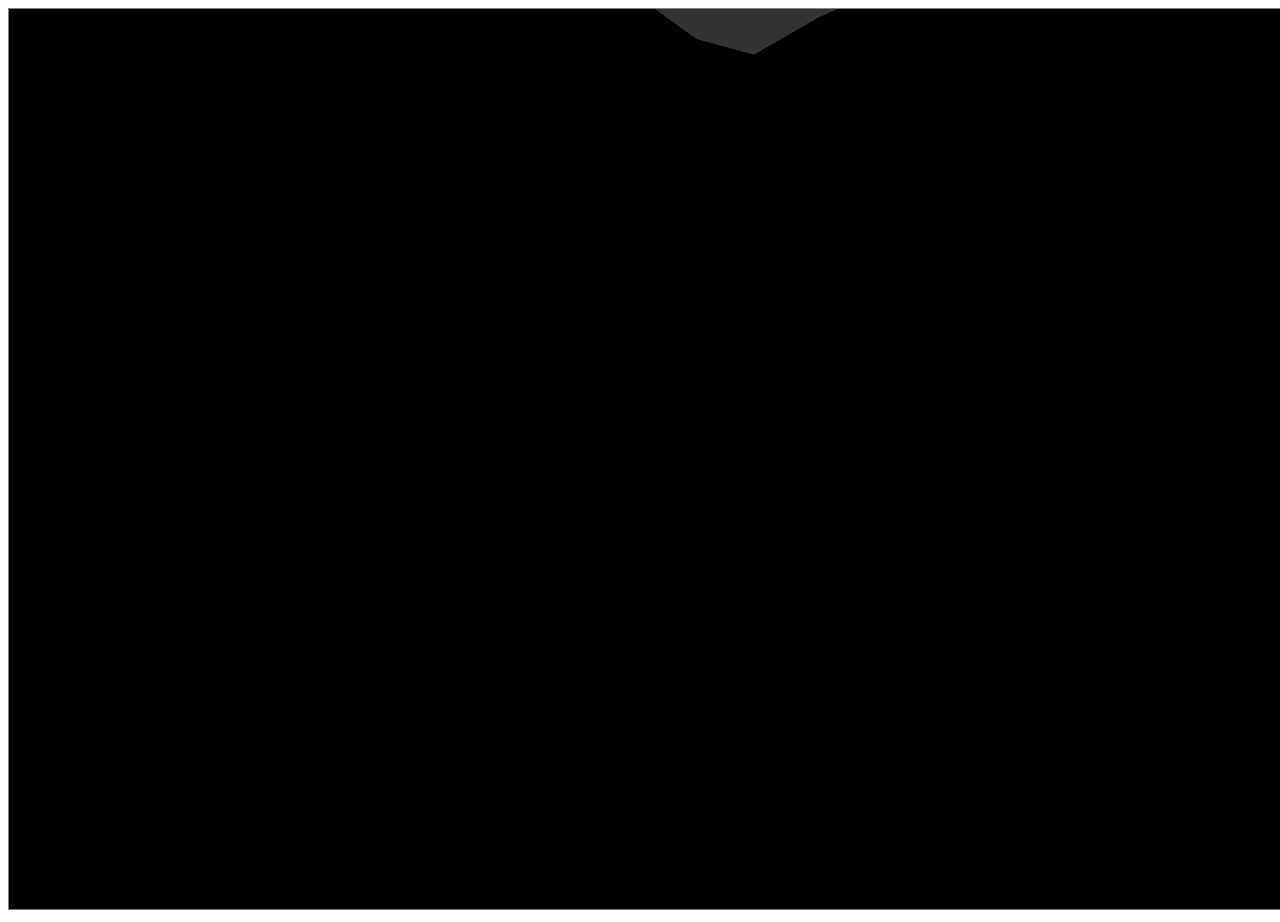
==== index.html @ 979d8948 "Initial commit" ====
<!DOCTYPE html>
<html>

<head>
    <title>Lighting</title>
    <style type="text/css">
        canvas {
            border: 1px solid gray;
        }
    </style>
</head>

<body>
    <canvas id="main_canvas"></canvas>

    <script id="vertex-shader" type="x-shader/x-vertex">
            precision mediump float;

            attribute vec3 vPos;
            attribute vec3 vNormal;
            attribute vec2 vTexCoord;

            varying vec3 fNormal;
            varying vec3 fPos;
            varying vec2 fTexCoord;

            uniform mat4 model;
            uniform mat4 view;
            uniform mat4 proj;

            uniform mat4 transInvModel;

            void main() 
            {
                fNormal = mat3(transInvModel) * vNormal; 
                fPos = vec3(model * vec4(vPos, 1.0));
                fTexCoord = vTexCoord;

                gl_Position = proj * view * model * vec4(vPos, 1.0); 
            }
        </script>
    <script id="fragment-shader" type="x-shader/x-fragment">
            precision mediump float;

            varying vec3 fNormal;
            varying vec3 fPos;
            varying vec2 fTexCoord;

            uniform sampler2D diffuseMap;
            uniform sampler2D specularMap;

            uniform vec3 viewPos;

            uniform vec3 lightPos; 
            const vec3 kS = vec3(1.0, 1.0, 1.0);

            void main() 
            { 
                vec3 normal = normalize(fNormal);
                vec3 kD = texture2D(diffuseMap, fTexCoord).rgb;
                vec3 kS = texture2D(specularMap, fTexCoord).rgb;

                vec3 lightDir = normalize(lightPos - fPos);
                vec3 viewDir = normalize(viewPos - fPos);

                vec3 reflectDir = reflect(lightDir, normal);  
                vec3 specular = kS * pow(max(dot(viewDir, reflectDir), 0.0), 32.0);

                vec3 diffuse = kD * max(dot(lightDir, normal), 0.0);
                vec3 ambient = kD * 0.1; 

                gl_FragColor = vec4(ambient + diffuse + specular, 1.0); 
            }
        </script>
    <script id="light-shader" type="x-shader/x-fragment">
            void main() 
            { 
                gl_FragColor = vec4(1.0); 
            }
        </script>
    <script type="text/javascript" src="resources/mesh_utils.js"></script>
    <script type="text/javascript" src="resources/glm_utils.js"></script>
    <script type="text/javascript" src="resources/webgl-utils.js"></script>
    <script type="text/javascript" src="resources/m4.js"></script>
    <script type="text/javascript" src="resources/jquery-3.6.0.js"></script>
    <script type="text/javascript" src="load_mesh.js"></script>
    <script type="text/javascript" src="mesh.js"></script>
    <script type="text/javascript" src="camera.js"></script>
    <script type="text/javascript" src="light.js"></script>
    <script type="text/javascript" src="airplane.js"></script>
    <script type="text/javascript" src="main.js"></script>
</body>

</html>
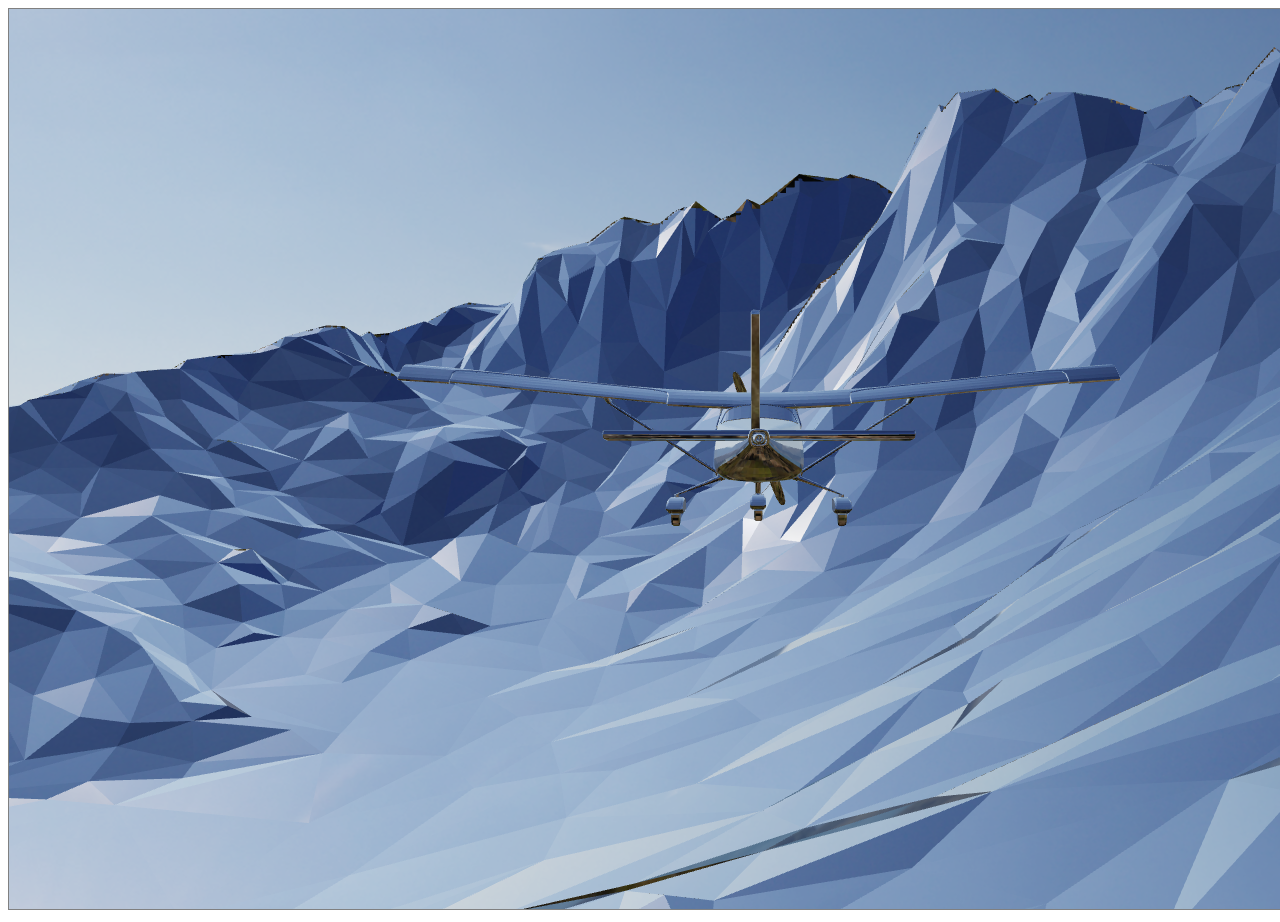
==== commit 44bee706: "Skybox stuff" ====
--- a/index.html
+++ b/index.html
@@ -16,13 +16,13 @@
     <script id="vertex-shader" type="x-shader/x-vertex">
             precision mediump float;
 
-            attribute vec3 vPos;
-            attribute vec3 vNormal;
-            attribute vec2 vTexCoord;
+            attribute vec3 a_Pos;
+            attribute vec3 a_Normal;
+            attribute vec2 a_TexCoord;
 
-            varying vec3 fNormal;
-            varying vec3 fPos;
-            varying vec2 fTexCoord;
+            varying vec3 v_Normal;
+            varying vec3 v_FragPos;
+            varying vec2 v_TexCoord;
 
             uniform mat4 model;
             uniform mat4 view;
@@ -32,44 +32,37 @@
 
             void main() 
             {
-                fNormal = mat3(transInvModel) * vNormal; 
-                fPos = vec3(model * vec4(vPos, 1.0));
-                fTexCoord = vTexCoord;
+                v_Normal = mat3(transInvModel) * a_Normal; 
+                v_FragPos = vec3(model * vec4(a_Pos, 1.0));
+                v_TexCoord = a_TexCoord;
 
-                gl_Position = proj * view * model * vec4(vPos, 1.0); 
+                gl_Position = proj * view * model * vec4(a_Pos, 1.0); 
             }
         </script>
     <script id="fragment-shader" type="x-shader/x-fragment">
             precision mediump float;
 
-            varying vec3 fNormal;
-            varying vec3 fPos;
-            varying vec2 fTexCoord;
+            varying vec3 v_Normal;
+            varying vec3 v_FragPos;
+            varying vec2 v_TexCoord;
 
             uniform sampler2D diffuseMap;
             uniform sampler2D specularMap;
 
+            uniform samplerCube skybox;
+
             uniform vec3 viewPos;
 
             uniform vec3 lightPos; 
-            const vec3 kS = vec3(1.0, 1.0, 1.0);
 
-            void main() 
-            { 
-                vec3 normal = normalize(fNormal);
-                vec3 kD = texture2D(diffuseMap, fTexCoord).rgb;
-                vec3 kS = texture2D(specularMap, fTexCoord).rgb;
+            const vec3 directionalLight = vec3(0.53, 0.76, -0.37);
 
-                vec3 lightDir = normalize(lightPos - fPos);
-                vec3 viewDir = normalize(viewPos - fPos);
+            void main() {
+                vec3 worldNormal = normalize(v_Normal);
+                vec3 eyeToSurfaceDir = normalize(v_FragPos - viewPos);
+                vec3 direction = reflect(eyeToSurfaceDir,worldNormal);
 
-                vec3 reflectDir = reflect(lightDir, normal);  
-                vec3 specular = kS * pow(max(dot(viewDir, reflectDir), 0.0), 32.0);
-
-                vec3 diffuse = kD * max(dot(lightDir, normal), 0.0);
-                vec3 ambient = kD * 0.1; 
-
-                gl_FragColor = vec4(ambient + diffuse + specular, 1.0); 
+                gl_FragColor = textureCube(skybox, direction);
             }
         </script>
     <script id="light-shader" type="x-shader/x-fragment">
@@ -78,12 +71,36 @@
                 gl_FragColor = vec4(1.0); 
             }
         </script>
+    <script id="skybox-vs" type="x-shader/x-vertex">
+            attribute vec3 vPosition;
+            varying vec4 fPosition;
+
+            void main() {
+                fPosition = vec4(vPosition, 1.0);
+                gl_Position = vec4(vPosition, 1.0);
+            }
+        </script>
+    <script id="skybox-fs" type="x-shader/x-fragment">
+            precision mediump float;
+
+            uniform samplerCube skybox;
+            uniform mat4 viewProjInv;
+
+            varying vec4 fPosition;
+
+            void main() 
+            {
+                vec4 t = viewProjInv * fPosition;
+                gl_FragColor = textureCube(skybox, normalize(t.xyz / t.w));
+            }
+        </script>
     <script type="text/javascript" src="resources/mesh_utils.js"></script>
     <script type="text/javascript" src="resources/glm_utils.js"></script>
     <script type="text/javascript" src="resources/webgl-utils.js"></script>
     <script type="text/javascript" src="resources/m4.js"></script>
     <script type="text/javascript" src="resources/jquery-3.6.0.js"></script>
-    <script type="text/javascript" src="load_mesh.js"></script>
+
+    <script type="text/javascript" src="texture.js"></script>
     <script type="text/javascript" src="mesh.js"></script>
     <script type="text/javascript" src="camera.js"></script>
     <script type="text/javascript" src="light.js"></script>
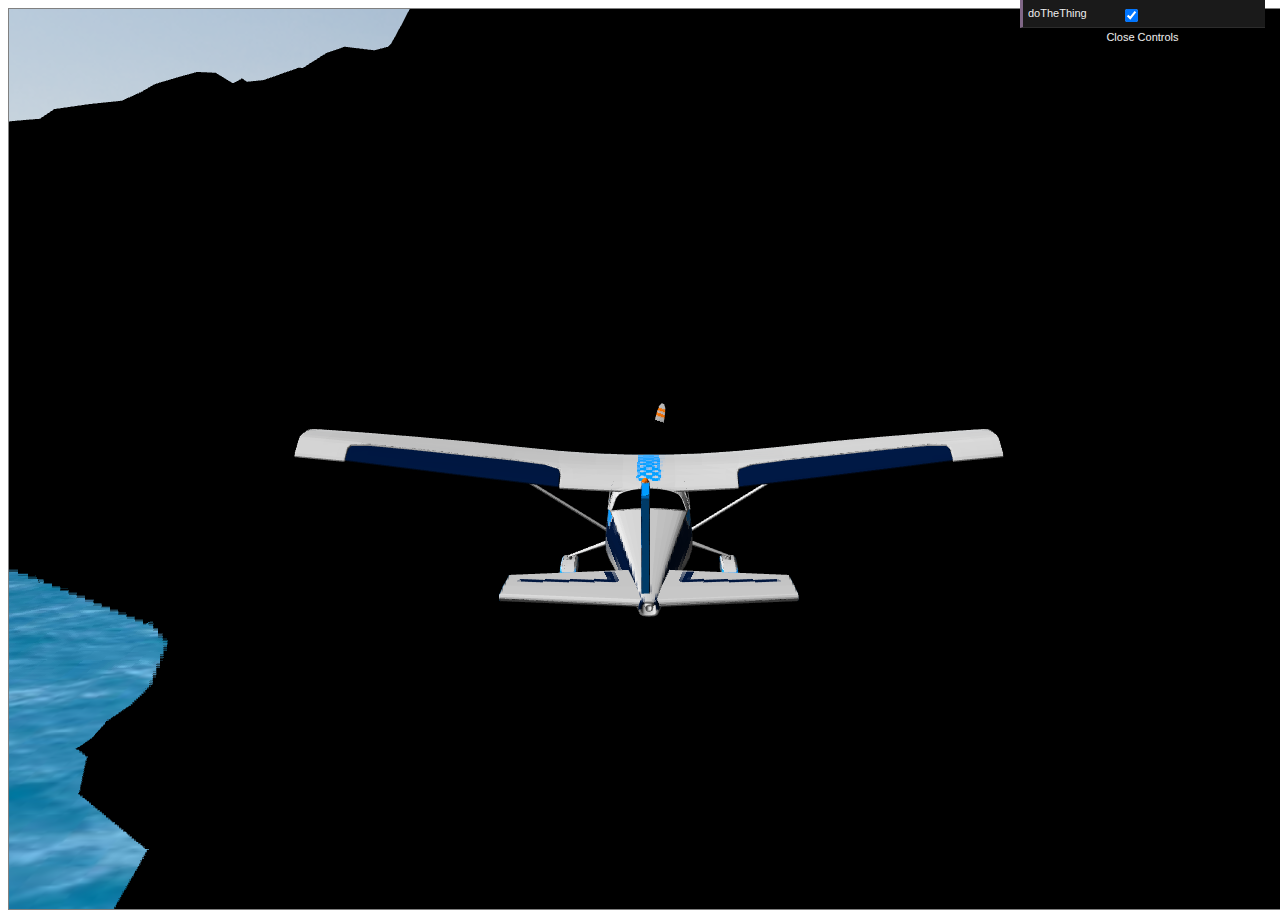
==== commit 851be7fa: "Working" ====
--- a/index.html
+++ b/index.html
@@ -53,16 +53,24 @@
 
             uniform vec3 viewPos;
 
-            uniform vec3 lightPos; 
-
-            const vec3 directionalLight = vec3(0.53, 0.76, -0.37);
+            uniform vec3 lightDir; 
 
             void main() {
-                vec3 worldNormal = normalize(v_Normal);
-                vec3 eyeToSurfaceDir = normalize(v_FragPos - viewPos);
-                vec3 direction = reflect(eyeToSurfaceDir,worldNormal);
+                vec3 normal = normalize(v_Normal);
 
-                gl_FragColor = textureCube(skybox, direction);
+                vec3 kD = texture2D(diffuseMap, v_TexCoord).rgb;
+                vec3 kS = texture2D(specularMap, v_TexCoord).rgb;
+
+                vec3 ambient = kD * 0.3;
+
+                vec3 diffuse = kD * max(dot(lightDir, normal), 0.0);
+
+                vec3 viewDir = normalize(v_FragPos - viewPos);
+                vec3 reflectDir = reflect(viewDir, normal);
+
+                vec3 specular = kS * textureCube(skybox, reflectDir).rgb * pow(max(dot(viewDir, reflectDir), 0.0), 32.0);;
+
+                gl_FragColor = vec4(ambient + diffuse + specular, 1.0);
             }
         </script>
     <script id="light-shader" type="x-shader/x-fragment">
@@ -99,12 +107,14 @@
     <script type="text/javascript" src="resources/webgl-utils.js"></script>
     <script type="text/javascript" src="resources/m4.js"></script>
     <script type="text/javascript" src="resources/jquery-3.6.0.js"></script>
+    <script type="text/javascript" src="resources/dat.gui.js"></script>
 
     <script type="text/javascript" src="texture.js"></script>
     <script type="text/javascript" src="mesh.js"></script>
     <script type="text/javascript" src="camera.js"></script>
     <script type="text/javascript" src="light.js"></script>
     <script type="text/javascript" src="airplane.js"></script>
+    <script type="text/javascript" src="gui.js"></script>
     <script type="text/javascript" src="main.js"></script>
 </body>
 
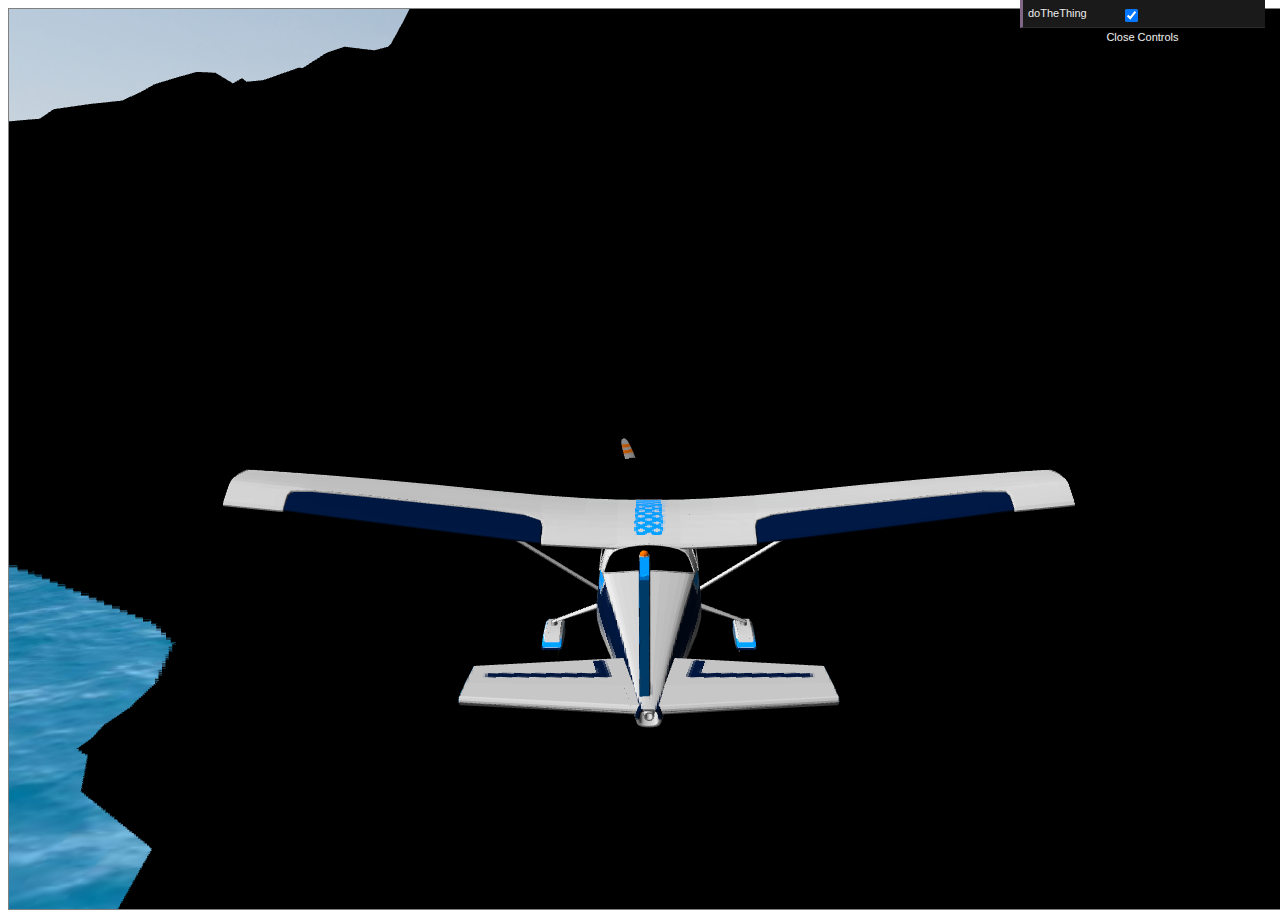
==== commit dd849da8: "Scene" ====
--- a/index.html
+++ b/index.html
@@ -112,8 +112,8 @@
     <script type="text/javascript" src="texture.js"></script>
     <script type="text/javascript" src="mesh.js"></script>
     <script type="text/javascript" src="camera.js"></script>
-    <script type="text/javascript" src="light.js"></script>
     <script type="text/javascript" src="airplane.js"></script>
+    <script type="text/javascript" src="scene.js"></script>
     <script type="text/javascript" src="gui.js"></script>
     <script type="text/javascript" src="main.js"></script>
 </body>
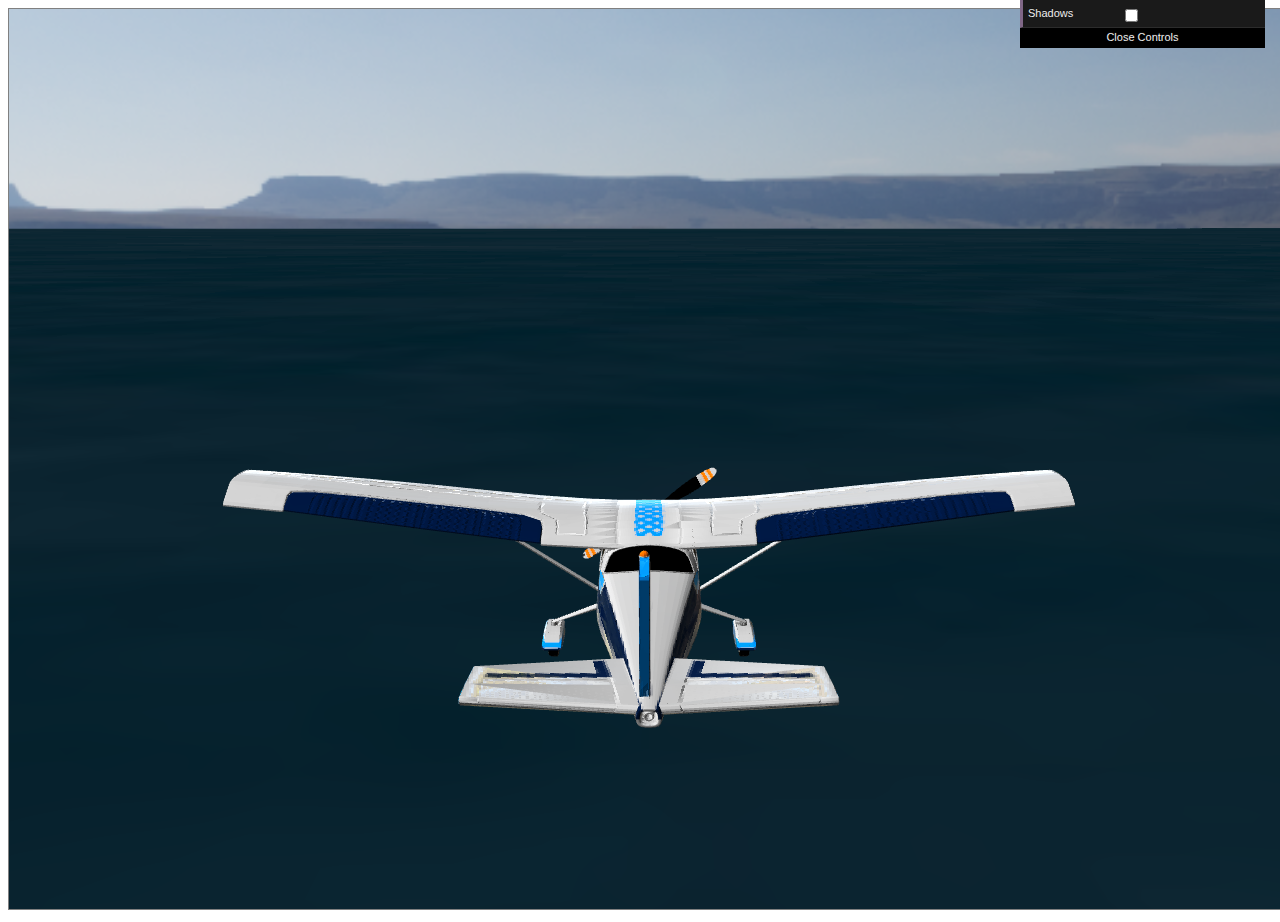
==== commit a1688544: "Shadows and normal mapping" ====
--- a/index.html
+++ b/index.html
@@ -19,44 +19,83 @@
             attribute vec3 a_Pos;
             attribute vec3 a_Normal;
             attribute vec2 a_TexCoord;
+            attribute vec3 a_Tangent;
+            attribute vec3 a_Bitangent;
 
             varying vec3 v_Normal;
             varying vec3 v_FragPos;
             varying vec2 v_TexCoord;
+
+            varying vec4 v_FragPosLight;
+
+            varying mat3 TBN;
 
             uniform mat4 model;
             uniform mat4 view;
             uniform mat4 proj;
 
             uniform mat4 transInvModel;
+            uniform mat4 lightSpaceMatrix;
 
             void main() 
             {
                 v_Normal = mat3(transInvModel) * a_Normal; 
                 v_FragPos = vec3(model * vec4(a_Pos, 1.0));
                 v_TexCoord = a_TexCoord;
+                v_FragPosLight = lightSpaceMatrix * vec4(v_FragPos, 1.0);
+
+                vec3 T = normalize(vec3(model * vec4(a_Tangent,   0.0)));
+                vec3 B = normalize(vec3(model * vec4(a_Bitangent, 0.0)));
+                vec3 N = normalize(vec3(model * vec4(a_Normal,    0.0)));
+                TBN = mat3(T, B, N);
 
                 gl_Position = proj * view * model * vec4(a_Pos, 1.0); 
             }
         </script>
     <script id="fragment-shader" type="x-shader/x-fragment">
-            precision mediump float;
+            precision highp float;
 
             varying vec3 v_Normal;
             varying vec3 v_FragPos;
             varying vec2 v_TexCoord;
 
+            varying vec4 v_FragPosLight;
+
+            varying mat3 TBN;
+
             uniform sampler2D diffuseMap;
             uniform sampler2D specularMap;
+            uniform sampler2D normalMap;
+            uniform sampler2D shadowMap;
 
             uniform samplerCube skybox;
 
             uniform vec3 viewPos;
-
             uniform vec3 lightDir; 
 
+            uniform int useShadows;
+
+            float shadow()
+            {
+                if (useShadows == 0) {
+                    return 1.0;
+                }
+                float bias = 0.00001;  
+                vec3 pos = v_FragPosLight.xyz * 0.5 + 0.5 - bias;
+                float depth = texture2D(shadowMap, pos.xy).r;
+                if (depth < pos.z) {
+                    return 0.0;
+                }
+                else {
+                    return 1.0;
+                }
+
+            }
+
             void main() {
-                vec3 normal = normalize(v_Normal);
+                vec3 normal = texture2D(normalMap, v_TexCoord).rgb;
+                normal = 2.0 * normal - 1.0;
+                normal = normalize(TBN * normal);
 
                 vec3 kD = texture2D(diffuseMap, v_TexCoord).rgb;
                 vec3 kS = texture2D(specularMap, v_TexCoord).rgb;
@@ -68,11 +107,30 @@
                 vec3 viewDir = normalize(v_FragPos - viewPos);
                 vec3 reflectDir = reflect(viewDir, normal);
 
-                vec3 specular = kS * textureCube(skybox, reflectDir).rgb * pow(max(dot(viewDir, reflectDir), 0.0), 32.0);;
+                vec3 specular = kS * textureCube(skybox, reflectDir).rgb * pow(max(dot(viewDir, reflectDir), 0.0), 16.0);;
 
-                gl_FragColor = vec4(ambient + diffuse + specular, 1.0);
+                gl_FragColor = vec4(ambient + shadow() * (diffuse + specular), 1.0);
             }
         </script>
+    <script id="shadow-vs" type="x-shader/x-vertex">
+            precision mediump float;
+
+            attribute vec3 a_Pos;
+
+            uniform mat4 model;
+            uniform mat4 lightSpaceMatrix;
+
+            void main() {
+                gl_Position = lightSpaceMatrix * model * vec4(a_Pos, 1.0); 
+            }
+        </script>
+    <script id="shadow-fs" type="x-shader/x-fragment">
+            void main() 
+            {
+                gl_FragColor = vec4(1.0, 0.0, 0.0, 1.0);
+            }
+        </script>
+
     <script id="light-shader" type="x-shader/x-fragment">
             void main() 
             { 
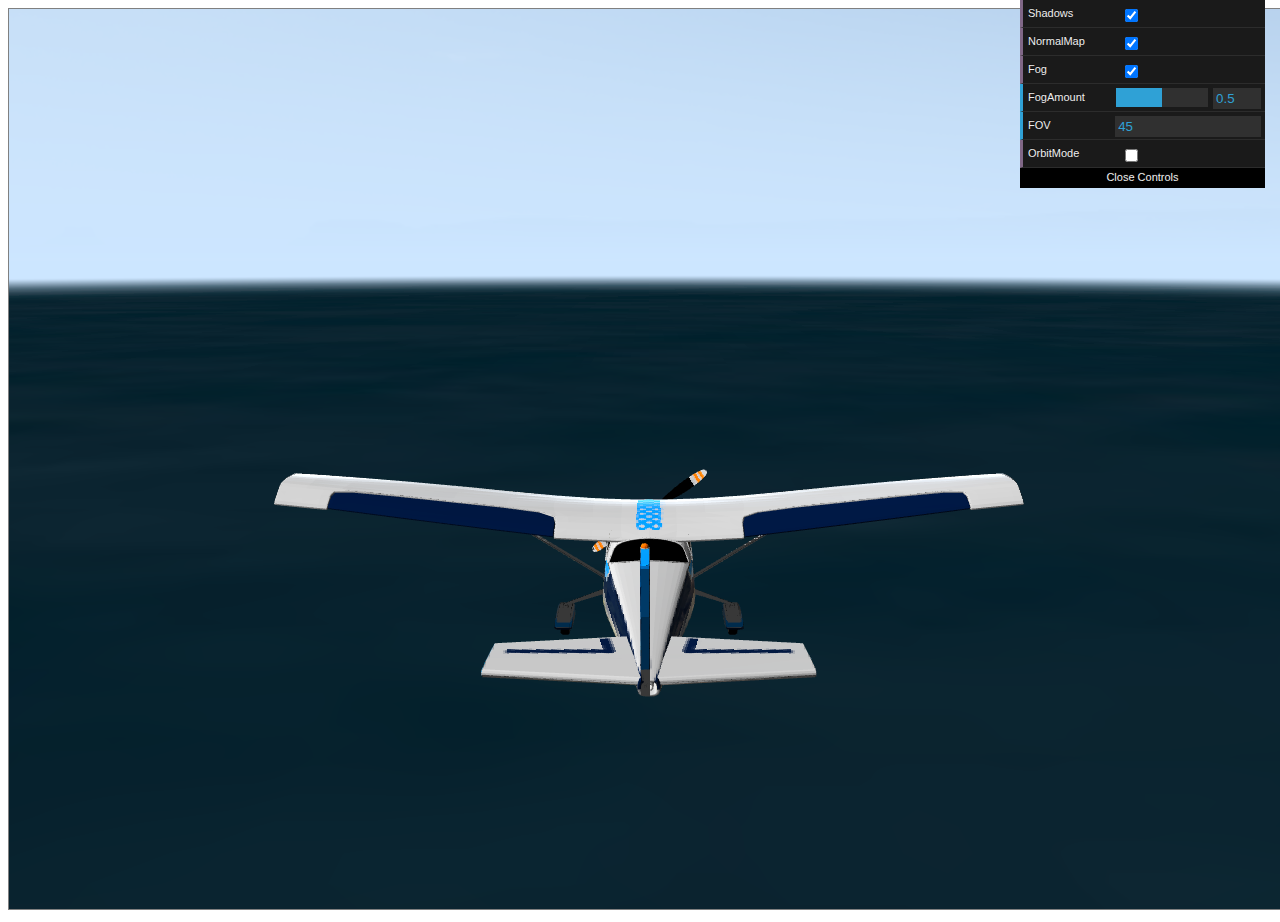
==== commit 65eeed23: "Fog, starting orbit controls" ====
--- a/index.html
+++ b/index.html
@@ -30,6 +30,8 @@
 
             varying mat3 TBN;
 
+            varying vec3 v_Pos;
+
             uniform mat4 model;
             uniform mat4 view;
             uniform mat4 proj;
@@ -49,6 +51,8 @@
                 vec3 N = normalize(vec3(model * vec4(a_Normal,    0.0)));
                 TBN = mat3(T, B, N);
 
+                v_Pos = (view * model * vec4(a_Pos, 1.0)).xyz;
+
                 gl_Position = proj * view * model * vec4(a_Pos, 1.0); 
             }
         </script>
@@ -62,6 +66,8 @@
             varying vec4 v_FragPosLight;
 
             varying mat3 TBN;
+
+            varying vec3 v_Pos;
 
             uniform sampler2D diffuseMap;
             uniform sampler2D specularMap;
@@ -74,6 +80,9 @@
             uniform vec3 lightDir; 
 
             uniform int useShadows;
+            uniform int useNormalMap;
+
+            uniform float fogAmount;
 
             float shadow()
             {
@@ -93,9 +102,15 @@
             }
 
             void main() {
-                vec3 normal = texture2D(normalMap, v_TexCoord).rgb;
-                normal = 2.0 * normal - 1.0;
-                normal = normalize(TBN * normal);
+                vec3 normal;
+                if (useNormalMap == 1) {
+                    normal = texture2D(normalMap, v_TexCoord).rgb;
+                    normal = 2.0 * normal - 1.0;
+                    normal = normalize(TBN * normal);
+                }
+                else {
+                    normal = normalize(v_Normal);
+                }
 
                 vec3 kD = texture2D(diffuseMap, v_TexCoord).rgb;
                 vec3 kS = texture2D(specularMap, v_TexCoord).rgb;
@@ -109,7 +124,15 @@
 
                 vec3 specular = kS * textureCube(skybox, reflectDir).rgb * pow(max(dot(viewDir, reflectDir), 0.0), 16.0);;
 
-                gl_FragColor = vec4(ambient + shadow() * (diffuse + specular), 1.0);
+                vec4 color = vec4(ambient + shadow() * (diffuse + specular), 1.0);
+
+                if (fogAmount != 0.0) {
+                    float fog = smoothstep((1.0 - fogAmount) * 10000.0, (1.0 - fogAmount) * 20000.0, length(v_Pos));
+                    gl_FragColor = mix(color, vec4(0.8, 0.9, 1.0, 1.0), fog);
+                }
+                else {
+                    gl_FragColor = color;
+                }
             }
         </script>
     <script id="shadow-vs" type="x-shader/x-vertex">
@@ -149,15 +172,24 @@
     <script id="skybox-fs" type="x-shader/x-fragment">
             precision mediump float;
 
+            varying vec4 fPosition;
+
             uniform samplerCube skybox;
             uniform mat4 viewProjInv;
-
-            varying vec4 fPosition;
+            uniform float fogAmount;
+
 
             void main() 
             {
                 vec4 t = viewProjInv * fPosition;
-                gl_FragColor = textureCube(skybox, normalize(t.xyz / t.w));
+
+                vec4 color = textureCube(skybox, normalize(t.xyz / t.w));
+                if (fogAmount == 0.0) {
+                    gl_FragColor = color;
+                }
+                else {
+                    gl_FragColor = mix(color, vec4(0.8, 0.9, 1.0, 1.0), pow((1.0 - t.y), 1.0 / fogAmount));
+                }
             }
         </script>
     <script type="text/javascript" src="resources/mesh_utils.js"></script>
@@ -172,7 +204,6 @@
     <script type="text/javascript" src="camera.js"></script>
     <script type="text/javascript" src="airplane.js"></script>
     <script type="text/javascript" src="scene.js"></script>
-    <script type="text/javascript" src="gui.js"></script>
     <script type="text/javascript" src="main.js"></script>
 </body>
 
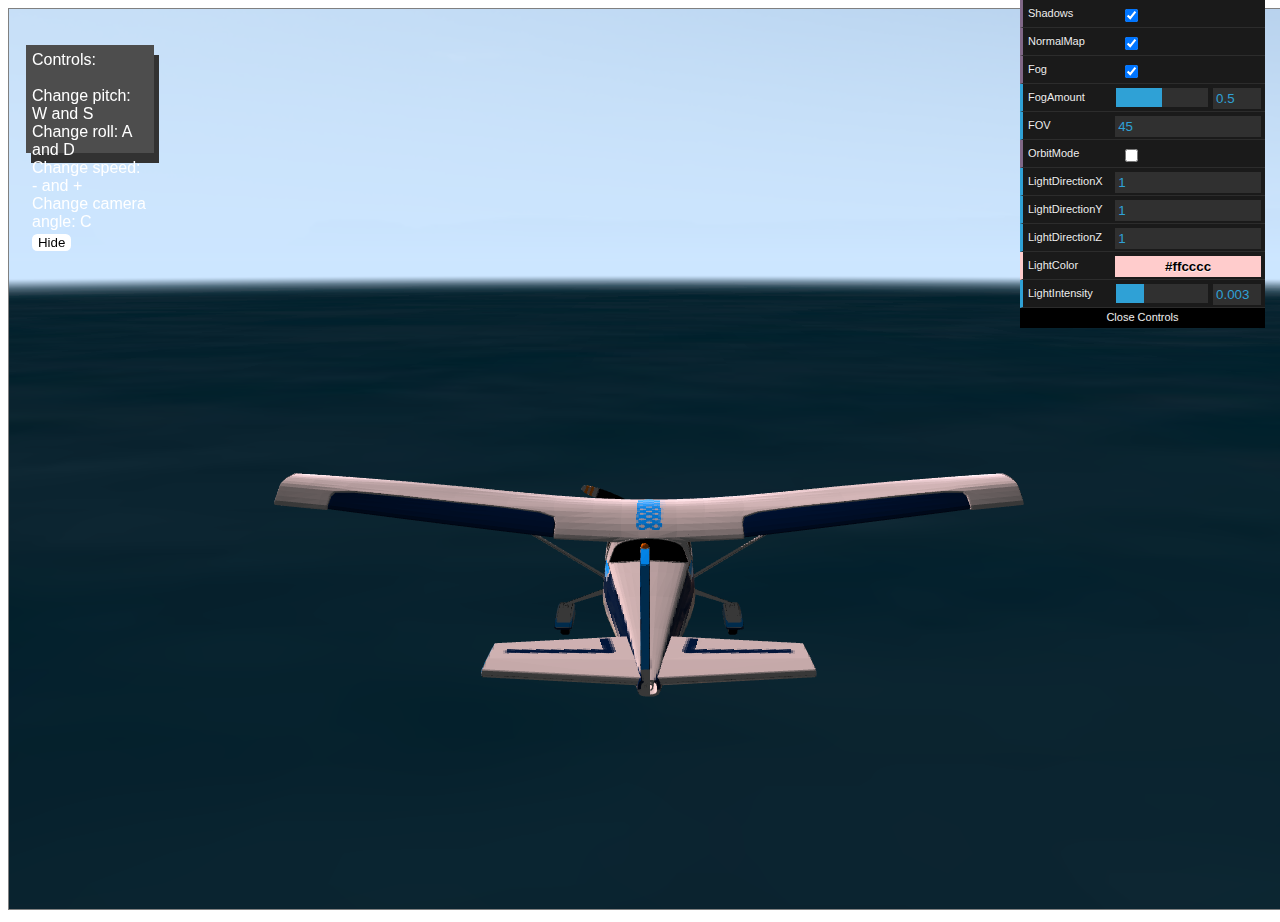
==== commit 1d67a425: "Basically done" ====
--- a/index.html
+++ b/index.html
@@ -3,15 +3,23 @@
 
 <head>
     <title>Lighting</title>
-    <style type="text/css">
-        canvas {
-            border: 1px solid gray;
-        }
-    </style>
+    <link rel="stylesheet" href="style.css">
 </head>
 
 <body>
     <canvas id="main_canvas"></canvas>
+    <div id="controls" class="control-box">
+        <div class="control-text">
+            Controls: <br><br>
+
+            Change pitch: W and S <br>
+            Change roll: A and D <br>
+            Change speed: - and + <br>
+            Change camera angle: C <br>
+
+            <button class="hide-controls" onclick="document.getElementById('controls').hidden = true;">Hide</button>
+        </div>
+    </div>
 
     <script id="vertex-shader" type="x-shader/x-vertex">
             precision mediump float;
@@ -77,7 +85,10 @@
             uniform samplerCube skybox;
 
             uniform vec3 viewPos;
+
             uniform vec3 lightDir; 
+            uniform vec3 lightColor; 
+            uniform float lightIntensity; 
 
             uniform int useShadows;
             uniform int useNormalMap;
@@ -117,12 +128,12 @@
 
                 vec3 ambient = kD * 0.3;
 
-                vec3 diffuse = kD * max(dot(lightDir, normal), 0.0);
+                vec3 diffuse = lightIntensity * lightColor  * kD * max(dot(lightDir, normal), 0.0);
 
                 vec3 viewDir = normalize(v_FragPos - viewPos);
                 vec3 reflectDir = reflect(viewDir, normal);
 
-                vec3 specular = kS * textureCube(skybox, reflectDir).rgb * pow(max(dot(viewDir, reflectDir), 0.0), 16.0);;
+                vec3 specular = lightIntensity * lightColor * kS * textureCube(skybox, reflectDir).rgb * pow(max(dot(viewDir, reflectDir), 0.0), 16.0);;
 
                 vec4 color = vec4(ambient + shadow() * (diffuse + specular), 1.0);
 
--- a/style.css
+++ b/style.css
@@ -0,0 +1,28 @@
+.control-box {
+    position: absolute;
+    left: 2%;
+    top: 5%;
+    width: 10vw;
+    height: 12vh;
+    background-color: rgb(77, 77, 77);
+    box-shadow: 5px 10px rgba(50, 50, 50, 50);
+
+}
+
+.control-text {
+    color: white;
+    margin: 5%;
+    font-family: "Work Sans", sans-serif;
+}
+
+.hide-controls {
+    margin-top: 2%;
+    background: #FFFFFF;
+    border: none;
+    border-radius: .4em;
+    font-family: "Work Sans", sans-serif;
+}
+
+canvas {
+    border: 1px solid gray;
+}